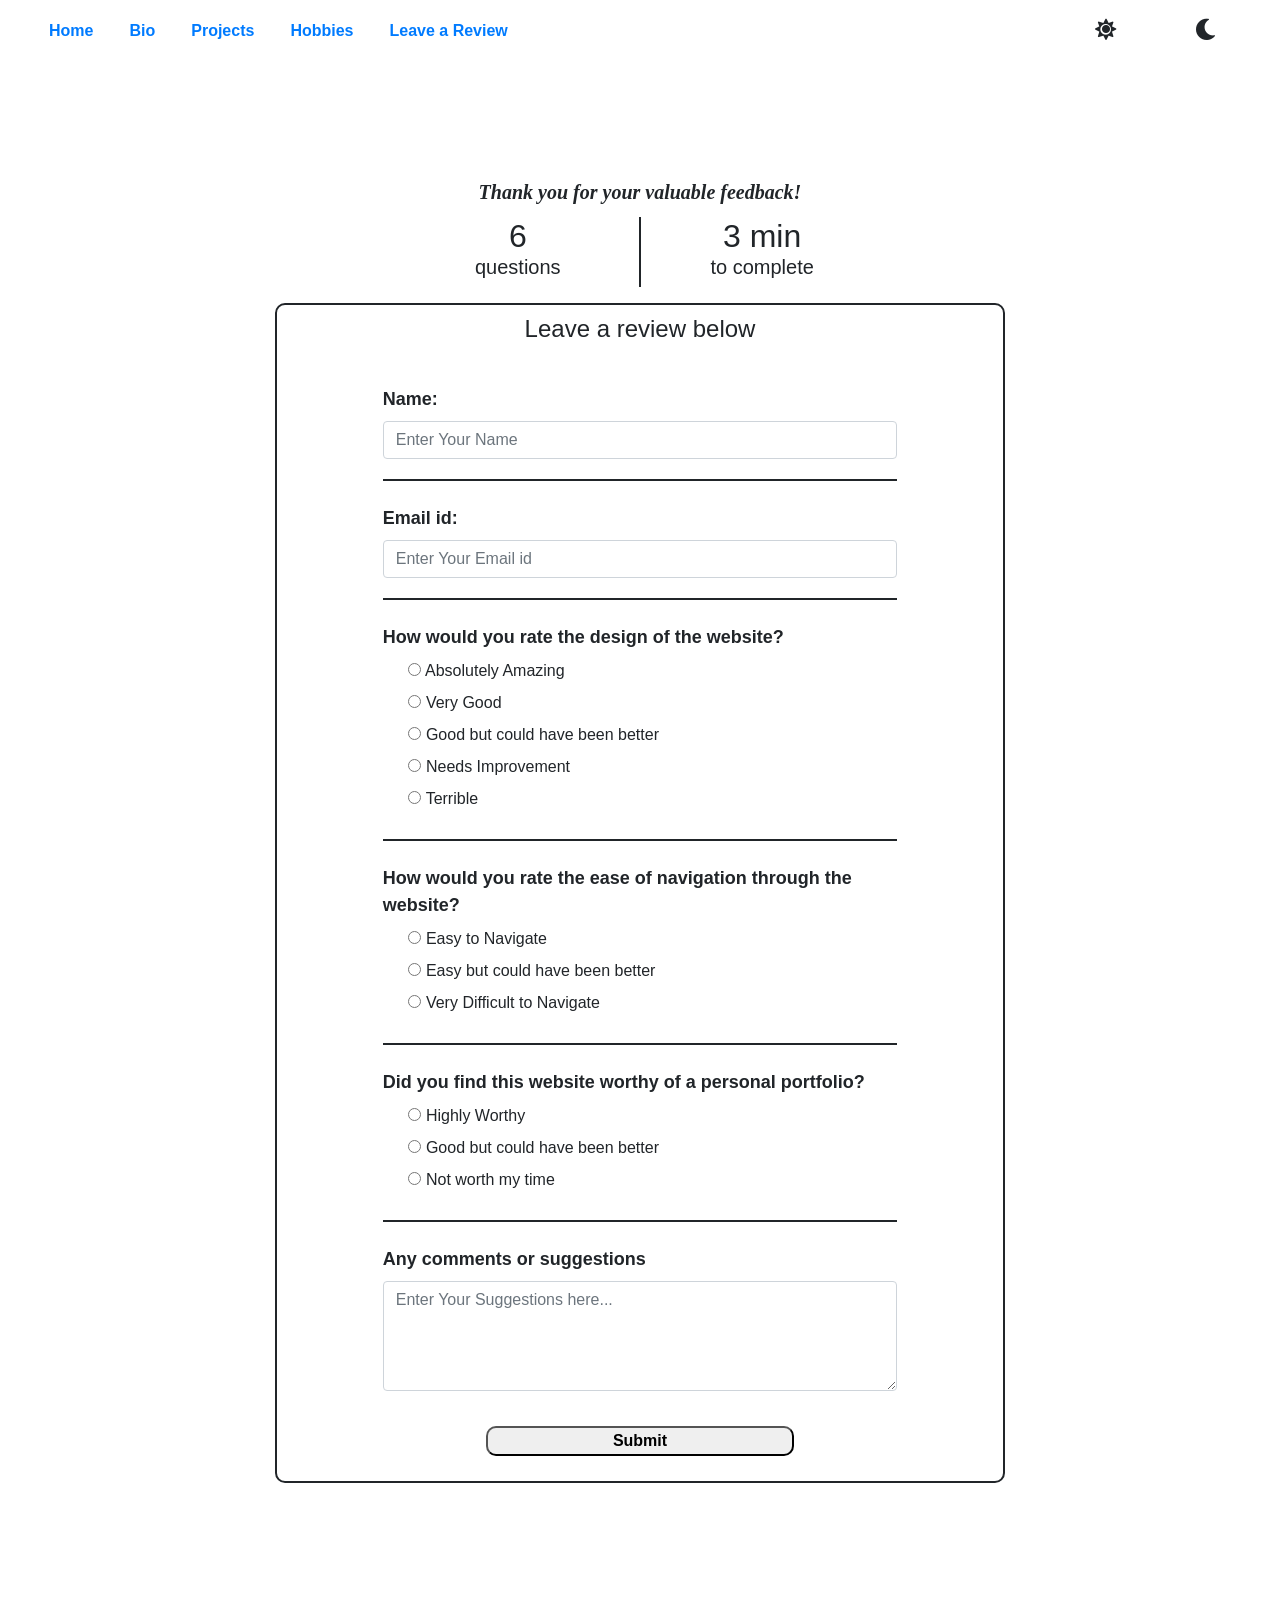
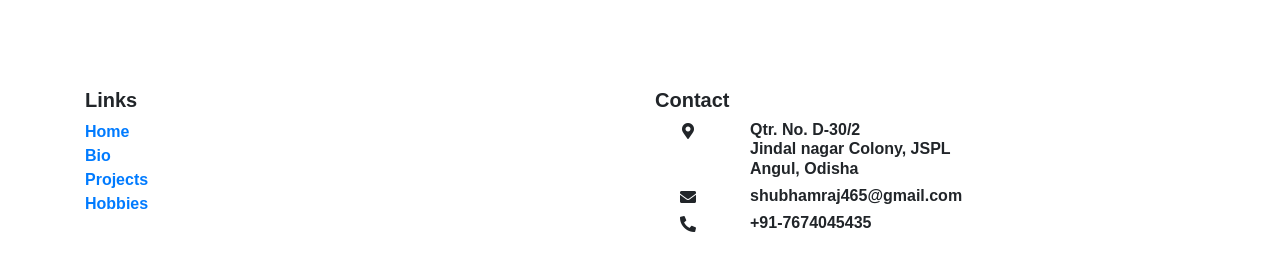
==== docs/contact.html @ a9e02fd8 "Updated files to allow gh-pages to pick up the build from docs" ====
<!DOCTYPE html>
<html>
    <head>
        <!-- Required Meta Tags For Responsiveness -->
        <meta charset="utf-8">
        <meta name="viewport" content="user-scalable=no, width=device-width, initial-scale=1, shrink-to-fit=no">
        <meta http-equiv="x-ua-compatible" content="ie=edge">

        <!-- Linking the required stylesheets -->
        <link rel="stylesheet" href="https://stackpath.bootstrapcdn.com/bootstrap/4.3.1/css/bootstrap.min.css" integrity="sha384-ggOyR0iXCbMQv3Xipma34MD+dH/1fQ784/j6cY/iJTQUOhcWr7x9JvoRxT2MZw1T" crossorigin="anonymous">
        <link rel="stylesheet" href="https://cdnjs.cloudflare.com/ajax/libs/font-awesome/5.13.1/css/all.min.css">
        <link rel="stylesheet" type="text/css" href="css/layout.css">
        <link rel="stylesheet" type="text/css" href="css/light-theme.css" id="page-theme">
        
        <!-- Adding the title and the icon -->
        <title>Leave a Review</title>
        <link rel="icon" href="images/home-image.jpg" type="image/x-icon">
    </head>

    <body>
        <!-- Navigation Bar -->
        <nav class="navbar fixed-top navbar-expand-md">
            <div class="container mx-0">
                <button class="navbar-toggler" type="button" data-toggle="collapse" data-target="#Navbar">
                    <span class="fa fa-bars"></span>
                </button>

                <div class="collapse navbar-collapse" id="Navbar">
                    <ul class="navbar-nav">
                        <li class="nav-item"><a class="nav-link" href="home.html">Home</a></li>
                        <li class="nav-item"><a class="nav-link" href="about.html">Bio</a></li>
                        <li class="nav-item"><a class="nav-link" href="projects.html">Projects</a></li>
                        <li class="nav-item"><a class="nav-link" href="hobbies.html">Hobbies</a></li>
                        <li class="nav-item active"><a class="nav-link" href="#" id="active-link">Leave a Review</a></li>
                    </ul>
                </div>

                <div class="d-block d-md-none">
                    <div class="toggle-icon-sun" id="toggle-icon-sun-small" onclick="iconThemeSwitch('light')">
                        <i class="fas fa-sun fa-lg"></i>
                    </div>

                    <label class="toggle-switch" id="toggle-switch-small">
                        <input type="checkbox" id="toggle-click-small" onclick="switchTheme()">
                        <span class="toggle-slider"></span>
                    </label>

                    <div class="toggle-icon-moon" id="toggle-icon-moon-small" onclick="iconThemeSwitch('dark')">
                        <i class="fas fa-moon fa-lg"></i>
                    </div>
                </div>

                <div class="d-none d-md-block">
                    <div class="toggle-icon-sun" id="toggle-icon-sun-large" onclick="iconThemeSwitch('light')">
                        <i class="fas fa-sun fa-lg"></i>
                    </div>

                    <label class="toggle-switch" id="toggle-switch-large">
                        <input type="checkbox" id="toggle-click-large" onclick="switchTheme()">
                        <span class="toggle-slider"></span>
                    </label>
                    
                    <div class="toggle-icon-moon" id="toggle-icon-moon-large" onclick="iconThemeSwitch('dark')">
                        <i class="fas fa-moon fa-lg"></i>
                    </div>
                </div>
            </div>
        </nav>

        <div class="container">
            <div class="row">
                <div class="col-12 col-md-8 offset-md-2">
                    <div class="row" id="feedback-row">
                        <div class="feedback-header col-12">
                            <h5 class="feedback-header-text">Thank you for your valuable feedback!</h5>
                        </div>

                        <div class="feedback-stats col-12 col-md-8 offset-md-2">
                            <div class="row my-auto">
                                <div class="feedback-stats-left col-6 mx-auto">
                                    <h2 class="feedback-stats-number">6</h2>
                                    <h5 class="feedback-stats-subheading">questions</h5>
                                </div>
        
                                <div class="feedback-stats-right col-6 mx-auto">
                                    <h2 class="feedback-stats-number">3 min</h2>
                                    <h5 class="feedback-stats-subheading">to complete</h5>
                                </div>
                            </div>
                        </div>
    
                        <div class="feedback col-12">
                            <div class="feedback-form-heading">
                                <h4>Leave a review below</h4>    
                            </div>

                            <div class="row">
                                <div class="col-11 col-md-9 mx-auto">
                                    <form name="feedback-form" class="feedback-form">
                                        <div class="form-group">
                                            <label for="name">
                                                <span class="form-text">Name:</span>
                                            </label>
                                            <input type="text" class="form-control" id="name" placeholder="Enter Your Name">
                                        </div>

                                        <div class="alert-message" id="form-validation-name">
                                            <h6>* Please enter your name</h6>
                                        </div>
                                        <hr class="feedback-form-divider">
        
                                        <div class="form-group">
                                            <label for="email">
                                                <span class="form-text">Email id:</span>
                                            </label>
                                            <input type="email" class="form-control" id="email" placeholder="Enter Your Email id">
                                        </div>

                                        <div class="alert-message" id="form-validation-email">
                                            <h6>* Please enter your email id</h6>
                                        </div>
                                        <div class="alert-message" id="form-verify-email">
                                            <h6>* Please enter a valid email id</h6>
                                        </div>
                                        <hr class="feedback-form-divider">

                                        <div class="form-group">
                                            <label>
                                                <span class="form-text">How would you rate the design of the website?</span>
                                            </label>
                                            <div class="form-radio-button">
                                                <label for="design-review-1">
                                                    <input id="design-review-1" type="radio" name="design-review" value="Absolutely Amazing">
                                                    <span class="form-radio-text"> Absolutely Amazing</span>
                                                </label>
                                            </div>
                                            <div class="form-radio-button">
                                                <label for="design-review-2">
                                                    <input id="design-review-2" type="radio" name="design-review" value="Very Good">
                                                    <span class="form-radio-text"> Very Good</span>
                                                </label>
                                            </div>
                                            <div class="form-radio-button">
                                                <label for="design-review-3">
                                                    <input id="design-review-3" type="radio" name="design-review" value="Good but could have been better">
                                                    <span class="form-radio-text"> Good but could have been better</span>
                                                </label>
                                            </div>
                                            <div class="form-radio-button">
                                                <label for="design-review-4">
                                                    <input id="design-review-4" type="radio" name="design-review" value="Needs Improvement">
                                                    <span class="form-radio-text"> Needs Improvement</span>
                                                </label>
                                            </div>
                                            <div class="form-radio-button">
                                                <label for="design-review-5">
                                                    <input id="design-review-5" type="radio" name="design-review" value="Terrible">
                                                    <span class="form-radio-text"> Terrible</span>
                                                </label>
                                            </div>
                                        </div>
                                        <hr class="feedback-form-divider">
                
                                        <div class="form-group">
                                            <label>
                                                <span class="form-text">How would you rate the ease of navigation through the website?</span>
                                            </label>
                                            <div class="form-radio-button">
                                                <label for="ease-review-1">
                                                    <input id="ease-review-1" type="radio" name="ease-review" value="Easy to Navigate">
                                                    <span class="form-radio-text"> Easy to Navigate</span>
                                                </label>
                                            </div>
                                            <div class="form-radio-button">
                                                <label for="ease-review-2">
                                                    <input id="ease-review-2" type="radio" name="ease-review" value="Easy but could have been better">
                                                    <span class="form-radio-text"> Easy but could have been better</span>
                                                </label>
                                            </div>
                                            <div class="form-radio-button">
                                                <label for="ease-review-3">
                                                    <input id="ease-review-3" type="radio" name="ease-review" value="Very Difficult to Navigate">
                                                    <span class="form-radio-text"> Very Difficult to Navigate</span>
                                                </label>
                                            </div>
                                        </div>
                                        <hr class="feedback-form-divider">

                                        <div class="form-group">
                                            <label>
                                                <span class="form-text">Did you find this website worthy of a personal portfolio?</span>
                                            </label>
                                            <div class="form-radio-button">
                                                <label for="worth-review-1">
                                                    <input id="worth-review-1" type="radio" name="worth-review" value="Highly Worthy">
                                                    <span class="form-radio-text"> Highly Worthy</span>
                                                </label>
                                            </div>
                                            <div class="form-radio-button">
                                                <label for="worth-review-2">
                                                    <input id="worth-review-2" type="radio" name="worth-review" value="Good but could have been better">
                                                    <span class="form-radio-text"> Good but could have been better</span>
                                                </label>
                                            </div>
                                            <div class="form-radio-button">
                                                <label for="worth-review-3">
                                                    <input id="worth-review-3" type="radio" name="worth-review" value="Not worth my time">
                                                    <span class="form-radio-text"> Not worth my time</span>
                                                </label>
                                            </div>
                                        </div>
                                        <hr class="feedback-form-divider">

                                        <div class="form-group">
                                            <label for="suggestions">
                                                <span class="form-text">Any comments or suggestions</span>
                                            </label>
                                            <textarea class="form-control" name="comments" id="comments" rows="4" placeholder="Enter Your Suggestions here..."></textarea>
                                        </div>
                
                                        <div class="form-group">
                                            <button type="submit" id="submit" class="form-submit-button" title="Submit Your Feedback" onclick="return validateForm()">Submit</button>
                                        </div>

                                        <div class="alert-message" id="form-validate">
                                            <h6>* Please fill in the mandatory details correctly</h6>
                                        </div>
                                    </form>
                                </div>
                            </div>
                            
                        </div>
                    </div>
                    
                </div>
            </div>
        </div>

        <!-- Footer -->
        <div class="footer">
            <div class="container">
                <div class="row">
                    <div class="col-4 col-sm-6">
                        <h5 class="footer-heading">Links</h5>
                        <ul class="footer-bullets">
                            <li><a href="home.html" class="footer-link">Home</a></li>
                            <li><a href="about.html" class="footer-link">Bio</a></li>
                            <li><a href="projects.html" class="footer-link">Projects</a></li>
                            <li><a href="hobbies.html" class="footer-link">Hobbies</a></li>
                        </ul>    
                    </div>

                    <div class="col-8 col-sm-6">
                        <div class="row">
                            <div class="col-12">
                                <h5 class="footer-heading">Contact</h5>
                            </div>
                            
                            <div class="col-8 col-sm-2">
                                <i class="fas fa-map-marker-alt icon"></i>
                            </div>
                            
                            <div class="col-12 col-sm-10">
                                <h6 class="footer-text">
                                    Qtr. No. D-30/2 <br>
                                    Jindal nagar Colony, JSPL <br>
                                    Angul, Odisha <br>
                                </h6>
                            </div>

                            <div class="col-8 col-sm-2">
                                <i class="fas fa-envelope icon"></i>
                            </div>
                            
                            <div class="col-12 col-sm-10 d-block d-md-none" style="overflow-x: scroll;">
                                <h6 class="footer-text">
                                    shubhamraj465@gmail.com
                                </h6>
                            </div>

                            <div class="col-12 col-sm-10 d-none d-md-block">
                                <h6 class="footer-text">
                                    shubhamraj465@gmail.com
                                </h6>
                            </div>
                            
                            <div class="col-8 col-sm-2">
                                <i class="fas fa-phone-alt icon"></i>
                            </div>
                            
                            <div class="col-12 col-sm-10">
                                <h6 class="footer-text">
                                    +91-7674045435
                                </h6>
                            </div>
                        </div>  
                    </div>
                </div>
            </div>
        </div>

        
        <!-- Linking the required javascript files -->
        <script src="https://code.jquery.com/jquery-3.3.1.slim.min.js" integrity="sha384-q8i/X+965DzO0rT7abK41JStQIAqVgRVzpbzo5smXKp4YfRvH+8abtTE1Pi6jizo" crossorigin="anonymous"></script>
        <script src="https://cdnjs.cloudflare.com/ajax/libs/popper.js/1.14.7/umd/popper.min.js" integrity="sha384-UO2eT0CpHqdSJQ6hJty5KVphtPhzWj9WO1clHTMGa3JDZwrnQq4sF86dIHNDz0W1" crossorigin="anonymous"></script>
        <script src="https://stackpath.bootstrapcdn.com/bootstrap/4.3.1/js/bootstrap.min.js" integrity="sha384-JjSmVgyd0p3pXB1rRibZUAYoIIy6OrQ6VrjIEaFf/nJGzIxFDsf4x0xIM+B07jRM" crossorigin="anonymous"></script>
        <script src="javascript/alignment.js"></script>
        <script src="javascript/changeTheme.js"></script>
        <script src="javascript/formValidation.js"></script>
        <script>
            document.addEventListener("DOMContentLoaded", loadTheme());
            document.addEventListener("DOMContentLoaded", alignIcons());
        </script>
    </body>
</html>
---- docs/css/layout.css ----
body{
    overflow-x: hidden;
    width: 100vw;
}

dd{
    margin-bottom: 4px;
    margin-top: 4px;
}

dl{
    margin-bottom: 0px;
}

dt{
    margin-bottom: 4px;
    margin-top: 4px;
    text-align: center;
}

hr{
    border-top: dotted;
    border-width: 3px;
}

img{
    display: block;
    margin-left: auto;
    margin-right: auto;
    max-width: 100%;
}

nav{
    width: 100vw;
}

.about-image{
    max-width: 75%;
}

.about-image-small{
    max-width: 60%;
}

.about-me{
    overflow-x: hidden;
    width: 100vw;
}

.active{
    border-radius: 10px;
}

.alert-message{
    font-size: smaller;
    margin-bottom: 0px;
    margin-top: 2px;
}

.bio-fact-description{
    font-style: italic;
    margin-bottom: 13px;
    margin-top: 0px;
    text-align: center;
}

.bio-fact-heading{
    margin-bottom: 0px;
    margin-top: 0px;
}

.bio-graduation{
    border-radius: 5px;
    border-style: solid;
    border-width: 2px;
    margin-bottom: 5vh;
    margin-left: 2.5vw;
    margin-right: 2.5vw;
    margin-top: 5vh;
    padding-bottom: 10px;
    padding-top: 10px;
}

.bio-graduation-heading{
    font-family: "Times New Roman", Arial, sans-serif;
    font-weight: bold;
    margin-bottom: 15px;
    margin-top: 5px;
    text-align: center;
}

.bio-graduation-image{
    margin-bottom: 10px;
    margin-top: 10px;
}

.bio-main-text{
    text-align: justify;
    text-justify: inter-word;
}

.bio-main-title{
    text-align: center;
}

.bio-quick-facts{
    border-style: solid;
    border-width: 2px;
    margin-bottom: 5vh;
    margin-top: 5vh;
    padding-bottom: 10px;
    padding-top: 10px;
}

.bio-quote{
    text-align: justify;
    text-justify: inter-word;
}

.bio-quote-speaker{
    font-weight: normal;
    text-align: right;
}

.bio-quotes-divider{
    border-top: solid;
    border-width: 2px;
    width: 85%;
}

.bio-quotes-heading{
    text-align: center;
}

.bio-quotes-small{
    margin-bottom: 25px;
    margin-top: 5vh;
}

.bio-side-heading{
    font-family: "Times New Roman", Arial, sans-serif;
    text-align: center;
}

.bio-text{
    font-style: italic;
    font-weight: bold;
    margin-top: 10px;
    text-align: center;
}

.bio-title{
    margin-bottom: 30px;
    font-weight: bold;
    text-align: center;
}

.bio-title-text{
    font-weight: bold;
}

.card{
    border-width: 2px;
    margin-top: 100px;
}

.card-header{
    border-width: 2px;
    text-align: center;
}

.carousel{
    margin-top: 45px;
}

.carousel-item{
    cursor: pointer;
    height: 50vh;
}

.feedback{
    border-radius: 10px;
    border-style: solid;
    border-width: 2px;
    margin-bottom: min(20vh, 250px);
}

.feedback-form-divider{
    border-top: solid;
    border-width: 2px;
    margin-bottom: 0px;
    margin-top: 20px;
    width: 100%;
}

.feedback-form-heading{
    border-top-left-radius: 10px;
    border-top-right-radius: 10px;
    border-width: 0px;
    padding-bottom: 10px;
    padding-top: 10px;
    position: relative;
    right: 15px;
    text-align: center;
    width: calc(100% + 30px);
}

.feedback-header{
    margin-top: 20vh;
}

.feedback-header-text{
    font-family: "Times New Roman", Arial, sans-serif;
    font-style: italic;
    font-weight: bold;
    text-align: center;
}

.feedback-stats{
    margin-bottom: 16px;
    margin-top: 5px;
}

.feedback-stats-left{
    border-right-style: solid;
    border-width: 1.5px;
}

.feedback-stats-number{
    margin-bottom: 0px;
    text-align: center;
}

.feedback-stats-right{
    border-left-style: solid;
    border-width: 1.5px;
}

.feedback-stats-subheading{
    font-weight: normal;
    text-align: center;
}

.form-group{
    padding-top: 20px;
    margin-bottom: 0px;
}

.form-radio-button{
    padding-left: 5%;
}

.form-submit-button{
    border-radius: 10px;
    cursor: pointer;
    display: block;
    font-weight: bold;
    margin-left: auto;
    margin-right: auto;
    margin-bottom: 25px;
    margin-top: 15px;
    text-align: center;
    width: 60%;
}

.form-text{
    font-size: large;
    font-weight: bold;
}

.footer{
    padding-bottom: 25px;
    padding-top: 25px;
}

.footer-bullets{
    list-style-position: outside;
    list-style-type: none;
    padding-left: 0px;
}

.footer-heading{
    font-weight: bold;
    text-align: left;
}

.footer-link{
    font-weight: bold;
}

.footer-link:hover{
    text-decoration: none;
}

.footer-text{
    font-weight: bold;
}

.hobbies{
    padding-bottom: 100px;
    padding-top: 100px;
}

.hobby-fact{
    font-family: "Times New Roman", Arial, sans-serif;
    font-style: italic;
    font-weight: bold;
    margin-bottom: 0px;
}

.hobby-heading{
    text-align: center;
}

.hobby-image{
    max-width: 80%;
}

.hobby-painting-heading{
    font-family: "Times New Roman", Arial, sans-serif;
    font-style: italic;
    font-weight: bold;
    padding-top: 2.5vh;
    text-align: center;
}

.hobby-painting-large{
    padding-left: 5vw;
    padding-right: 5vw;
}

.hobby-painting-subheading{
    text-align: justify;
    text-justify: inter-word;
}

.hobby-reading-heading{
    font-family: "Times New Roman", Arial, sans-serif;
    font-style: italic;
    font-weight: bold;
    margin-top: 2.5vh;
    text-align: center;
}

.hobby-reading-points{
    font-family: "Times New Roman", Arial, sans-serif;
    font-style: italic;
    font-weight: bold;
    margin-bottom: 3px;
}

.hobby-reading-subheading{
    text-align: justify;
    text-justify: inter-word;
}

.hobby-squash-content{
    margin-top: 2.5vh;
}

.hobby-squash-heading{
    font-family: "Times New Roman", Arial, sans-serif;
    font-style: italic;
    font-weight: bold;
    text-align: center;
}

.hobby-squash-subheading{
    text-align: justify;
    text-justify: inter-word;
}

.hobby-subheading{
    font-style: italic;
    text-align: center;
}

.hobby-title{
    height: 25vh;
    margin-top: 20vh;
}

.hobby-title-heading{
    font-family: "Times New Roman", Arial, sans-serif;
    font-style: italic;
    font-weight: bold;
    text-align: center;
}

.hobby-title-subheading{
    font-style: italic;
    text-align: center;
}

.icon{
    display: inline-block;
    text-align: center;
    width: 100%;
}

.img-container{
    padding-top: 100px;
}

.nav-item{
    padding-bottom: 2.5px;
    padding-left: 10px;
    padding-right: 10px;
    padding-top: 2.5px;
}

.nav-link{
    font-weight: bold;
}

.project-content-header{
    font-family: "Times New Roman", Arial, sans-serif;
    font-style: italic;
    font-weight: bold;
    margin-bottom: 0px;
}

.project-description-block{
    margin-bottom: 25px;
    margin-top: 15px;
}

.project-description-block-small{
    margin-bottom: 25px;
    margin-left: 25px;
    margin-right: 25px;
    margin-top: 15px;
}

.project-description-content{
    display: block;
    text-align: justify;
    text-justify: inter-word;
}

.project-description-heading{
    display: block;
    font-family: "Times New Roman", Arial, sans-serif;
    margin-bottom: 5px;
    text-align: left;
}

.project-description-heading-larger{
    display: inline;
}

.project-description-heading-smaller{
    display: inline;
    position: relative;
    right: 2.5px;
}

.project-header{
    font-family: "Times New Roman", Arial, sans-serif;
    padding-bottom: 5px;
    padding-top: 5px;
    text-align: center;
}

.project-header-text{
    margin-bottom: 0px;
}

.project-heading{
    text-align: center;
}

.project-heading-display{
    display: inline-block;
}

.project-icons{
    cursor: pointer;
    position: absolute;
    right: 10px;
    bottom: 0px;
}

.project-image-large{
    margin-bottom: 10px;
    max-height: 225px;
}

.project-image-small{
    margin-bottom: 5px;
    max-height: 150px;
}

.project-learnings{
    padding-left: 20px;
    text-align: justify;
    text-justify: inter-word;
}

.project-short-title{
    font-style: italic;
    font-weight: normal;
    margin-bottom: 0px;
    padding-bottom: 15px;
    padding-left: 10px;
    padding-right: 10px;
    padding-top: 15px;
}

.project-subheading{
    font-style: italic;
    font-weight: bold;
    text-align: center;
}

.project-tab-content{
    display: none;
}

.project-tab-content-small{
    display: none;
}

.project-tab-large{
    position: -webkit-sticky;
    position: sticky;
    top: 40px;
    z-index: 10;
}

.project-tab-link{
    border: none;
    cursor: pointer;
    font-weight: bold;
    height: 100%;
    padding-bottom: 10px;
    padding-top: 10px;
    text-align: center;
    transition: 0.5s;
    width: 100%;
}

.project-tab-link-small{
    border: none;
    cursor: pointer;
    font-weight: bold;
    padding-bottom: 10px;
    padding-left: 15px;
    padding-right: 30px;
    padding-top: 10px;
    text-align: left;
    transition: 0.5s;
    width: 100%;
}

.project-tab-link:focus{
    border: none;
    outline: none;
}

.project-tab-link-small:focus{
    border: none;
    outline: none;
}

.project-tabs-heading{
    font-family: "Times New Roman", Arial, sans-serif;
    font-style: italic;
    font-weight: bold;
    padding-top: 25px;
    text-align: left;
}

.projects{
    padding-bottom: 100px;
    padding-top: 100px;
}

.shift-left{
    margin-left: 0px;
}

.shift-right{
    margin-right: 0px;
}

.shift-top{
    bottom: 7.5vw;
    position: relative;
}

.toggle-icon-sun{
    display: inline-block;
    position: fixed;
    right: calc(5vw + 100px);
    top: 15px;
}

.toggle-icon-moon{
    display: inline-block;
    position: fixed;
    right: 5vw;
    top: 15px;
}

.toggle-slider{
    border-radius: 30px;
    position: absolute;
    cursor: pointer;
    top: 0;
    left: 0;
    right: 0;
    bottom: 0;
    -webkit-transition: .5s;
    transition: .5s;
}

.toggle-slider:before{
    border-radius: 50%;
    position: absolute;
    content: "";
    height: 24px;
    width: 24px;
    left: 0px;
    bottom: -8px;
    -webkit-transition: .4s;
    transition: .4s;
}

.toggle-switch{
    height: 8px;
    position: fixed;
    right: calc(5vw + 30px);
    top: 15px;
    width: 60px;
}

.toggle-switch input{
    opacity: 0;
    width: 0;
    height: 0;
}

input:checked + .toggle-slider:before{
    -webkit-transform: translateX(38px);
    -ms-transform: translateX(38px);
    transform: translateX(38px);
}

.welcome{
    height: 100vh;
    overflow-x: hidden;
    width: 100vw;
}

.welcome-subtext{
    font-weight: normal;
    font-style: italic;
    text-align: center;
}

.welcome-text{
    margin-top: 10px;
    text-align: center;
}

#bio-image{
    margin-bottom: 15vh;
    margin-top: 25vh;
}

#bio-image-small{
    margin-bottom: 5vh;
    margin-top: 20vh;
}

#bio-side{
    margin-bottom: 15vh;
}

#bio-title-large{
    margin-bottom: 2.5vh;
    margin-top: 10vh;
}

#card-small{
    margin-top: 0px;
}

#feedback-row{
    margin-left: 0px;
    margin-right: 0px;
}

#form-validate{
    display: none;
    margin-bottom: 25px;
    text-align: center;
}

#form-validation-email{
    display: none;
}

#form-validation-name{
    display: none;
}

#form-verify-email{
    display: none;
}

#graduation-large{
    border: none;
    margin-bottom: 10px;
    margin-top: 0px;
    padding-bottom: 0px;
    padding-top: 0px;
}

#hobby-fact{
    margin-bottom: 0px;
}

#hobby-image-painting-layout-left{
    padding-right: 0px;
}

#hobby-image-painting-layout-right{
    padding-left: 0px;
}

#hobby-image-painting-1{
    margin-right: 0px;
    margin-top: 16px;
    max-width: min(100%, 330px);
    position: relative;
    top: min(calc(12.5vw - 18.75px), 80px);
}

#hobby-image-painting-2{
    margin-left: 0px;
    margin-top: 16px;
    max-width: min(100%, 250px);
}

#hobby-image-painting-3{
    margin-bottom: 16px;
    margin-right: 0px;
    max-width: min(100%, 250px);
}

#hobby-image-painting-4{
    margin-left: 0px;
    max-width: min(100%, 330px);
}

#hobby-image-reading{
    margin-bottom: 2.5vh;
    margin-top: 2.5vh;
    max-width: min(60%, 300px);
}

#hobby-image-squash-lg{
    margin-bottom: 5vw;
    margin-top: 5vw;
    max-width: 80%;
}

#hobby-image-squash-md-1{
    margin-bottom: 2vw;
    margin-right: 0;
    margin-top: 2vw;
    max-width: min(45vh, 50%);
}

#hobby-image-squash-md-2{
    margin-bottom: 2vw;
    margin-left: 0;
    max-width: min(45vh, 50%);
}

#hobby-image-squash-1{
    margin-right: 0;
    margin-top: 2.5vh;
    max-width: min(45vh, 65%);
}

#hobby-image-squash-2{
    margin-bottom: 2.5vh;
    margin-left: 0;
    max-width: min(45vh, 65%);
}

#hobby-painting-subheading-top{
    margin-bottom: 0px;
}

#home-image{
    margin-top: 30vh;
}

#img-container-mid{
    max-height: 55vw;
    padding-top: 5vh;
}

#img-container-small{
    max-height: 75vw;
    padding-top: 5vh;
}

#img-small{
    bottom: 20vw;
    position: relative;
}

#page-theme{
    transition: all 1s;
}

#project-container{
    padding-left: 0px;
    padding-right: 0px;
}

#project-content-bottom{
    margin-bottom: 0px;
}

#project-content-top{
    margin-top: 0px;
}

#project-icon-minus-automation{
    display: none;
}

#project-icon-minus-cds{
    display: none;
}

#project-icon-minus-dwc{
    display: none;
}

#project-icon-minus-testing{
    display: none;
}

#project-icon-plus-automation{
    display: inline;
}

#project-icon-plus-cds{
    display: inline;
}

#project-icon-plus-dwc{
    display: inline;
}

#project-icon-plus-testing{
    display: inline;
}

#project-position-automation{
    margin-left: 0px;
    margin-right: 0px;
    position: static;
    z-index: 10;
}

#project-position-cds{
    margin-left: 0px;
    margin-right: 0px;
    position: static;
    z-index: 10;
}

#project-position-dwc{
    margin-left: 0px;
    margin-right: 0px;
    position: static;
    z-index: 10;
}

#project-position-testing{
    margin-left: 0px;
    margin-right: 0px;
    position: static;
    z-index: 10;
}

#project-table-content{
    margin-bottom: 5px;
    text-align: center;
}

#project-table-overflow{
    overflow-x: scroll;
}

#project-table-small{
    overflow-x: scroll;
    padding-left: 0px;
    padding-right: 0px;
}

#project-tabs{
    padding-left: 0px;
    padding-right: 0px;
}
---- docs/css/light-theme.css ----
body{
    background-color: #aec5e0;
}

hr{
    border-color: white;
}

nav{
    background-color: #779ecb;
}

.about-me{
    background-color: #5284bd;
}

.active{
    background-color: #5284bd;
}

.alert-message{
    color: #ff6961;
}

.bio-fact-description{
    color: #fdff00;
}

.bio-fact-heading{
    color: white;
}

.bio-graduation{
    background-color: #2f527b;
    border-color: white;
}

.bio-graduation-heading{
    color: white;
}

.bio-quick-facts{
    background-color: #4477b2;
    border-color: white;
}

.bio-quote-speaker{
    color: white;
}

.bio-quotes-divider{
    border-color: white;
}

.bio-quotes-heading{
    color: white;
}

.bio-side-heading{
    color: #fdff00;
}

.bio-side-tab{
    background-color: #8abed2;
}

.bio-text{
    color: white;
}

.bio-title{
    color: black;
}

.bio-title-text{
    color: black;
}

.card{
    border-color: black;
}

.card-header{
    background-color: #779ecb;
    border-color: black;
    color: white;
}

.fa-bars{
    color: white;
}

.feedback{
    background-color: #4477b2;
    border-color: black;
}

.feedback-form-divider{
    border-color: white;
}

.feedback-form-heading{
    background-color: #284669;
    color: white;
}

.feedback-stats-number{
    color: #0000FF;
}

.feedback-stats-subheading{
    color: black;
}

.form-control{
    background-color: #aec5e0;
}

.form-radio-text{
    color: white;
}

.form-submit-button{
    background-color: #77DD77;
    color: white;
}

.form-text{
    color: white;
}

.footer{
    background-color: #779ecb;
}

.footer-heading{
    color: black;
}

.footer-link{
    color: white;   
}

.footer-text{
    color: black;
}

.hobbies{
    background-color: #4477b2;
}

.hobby-fact{
    color: black;
}

.hobby-heading{
    color: white;
}

.hobby-squash-heading{
    color: black;
}

.hobby-subheading{
    color: white;
}

.hobby-title-heading{
    color: black;
}

.hobby-title-subheading{
    color: black;
}

.nav-link{
    color: white;
}

.nav-link:hover{
    color: #4477b2;
}

.project-description-heading{
    color: white;
}

.project-header{
    background-color: #779ecb;
    color: white;
}

.project-heading{
    color: black;
}

.project-icon-minus{
    color: white;
}

.project-icon-plus{
    color: black;
}

.project-link-active{
    color: black;
}

.project-short-title{
    color: black;
}

.project-tab-link{
    color: white;
}

.project-tab-link:hover{
    color: black;
}

.project-tab-link-small{
    color: white;
}
.project-tab-link-small:hover{
    color: black;
}

.project-tabs-heading{
    color: black;
}

.projects{
    background-color: #aec5e0;
}

.toggle-icon-moon{
    color: #090909;
    cursor: pointer;
}

.toggle-icon-sun{
    color: white;
}


.toggle-slider{
    background-color: #aec5e0;
}

.toggle-slider:before{
    background-color: #5284bd;
}

input:checked + .toggle-slider{
    background-color: #7b7b7b;
}

input:checked + .toggle-slider:before{
    background-color: #090909;
}

input:focus + .toggle-slider{
    box-shadow: 0 0 1px #7b7b7b;
}

input:focus + .toggle-slider:before{
    box-shadow: 0 0 1px #090909;
}

.welcome{
    background-color: #aec5e0;
}

.welcome-subtext{
    color: black;
}

.welcome-text{
    color: black;
}

#active-link:hover{
    color: white;
}

#graduation-large{
    background-color: #aec5e0;
}

#hobby-painting{
    background-color: #6591c4;
}

#hobby-reading{
    background-color: #5284bd;
}

#hobby-squash{
    background-color: #89abd2;
}

#project-1{
    background-color: #9cb8d9;
}

#project-2{
    background-color: #89abd2;
}

#project-3{
    background-color: #6591c4;
}

#project-4{
    background-color: #5284bd;
}

#project-automation{
    background-color: #aec5e0;
}

#project-automation-copy{
    background-color: #aec5e0;
}

#project-automation-copy-large{
    background-color: #aec5e0;
}

#project-automation-copy-small{
    background-color: #aec5e0;
}

#project-automation-small{
    background-color: #aec5e0;
}

#project-cds{
    background-color: #9bb8d9;
}

#project-cds-copy{
    background-color: #9bb8d9;
}

#project-cds-copy-large{
    background-color: #9bb8d9;
}

#project-cds-copy-small{
    background-color: #9bb8d9;
}

#project-cds-small{
    background-color: #9bb8d9;
}

#project-dwc{
    background-color: #89abd2;
}

#project-dwc-copy{
    background-color: #89abd2;
}

#project-dwc-copy-large{
    background-color: #89abd2;
}

#project-dwc-copy-small{
    background-color: #89abd2;
}

#project-dwc-small{
    background-color: #89abd2;
}

#project-testing{
    background-color: #c0d2e7;
}

#project-testing-copy{
    background-color: #c0d2e7;
}

#project-testing-copy-large{
    background-color: #c0d2e7;
}

#project-testing-copy-small{
    background-color: #c0d2e7;
}

#project-testing-small{
    background-color: #c0d2e7;
}
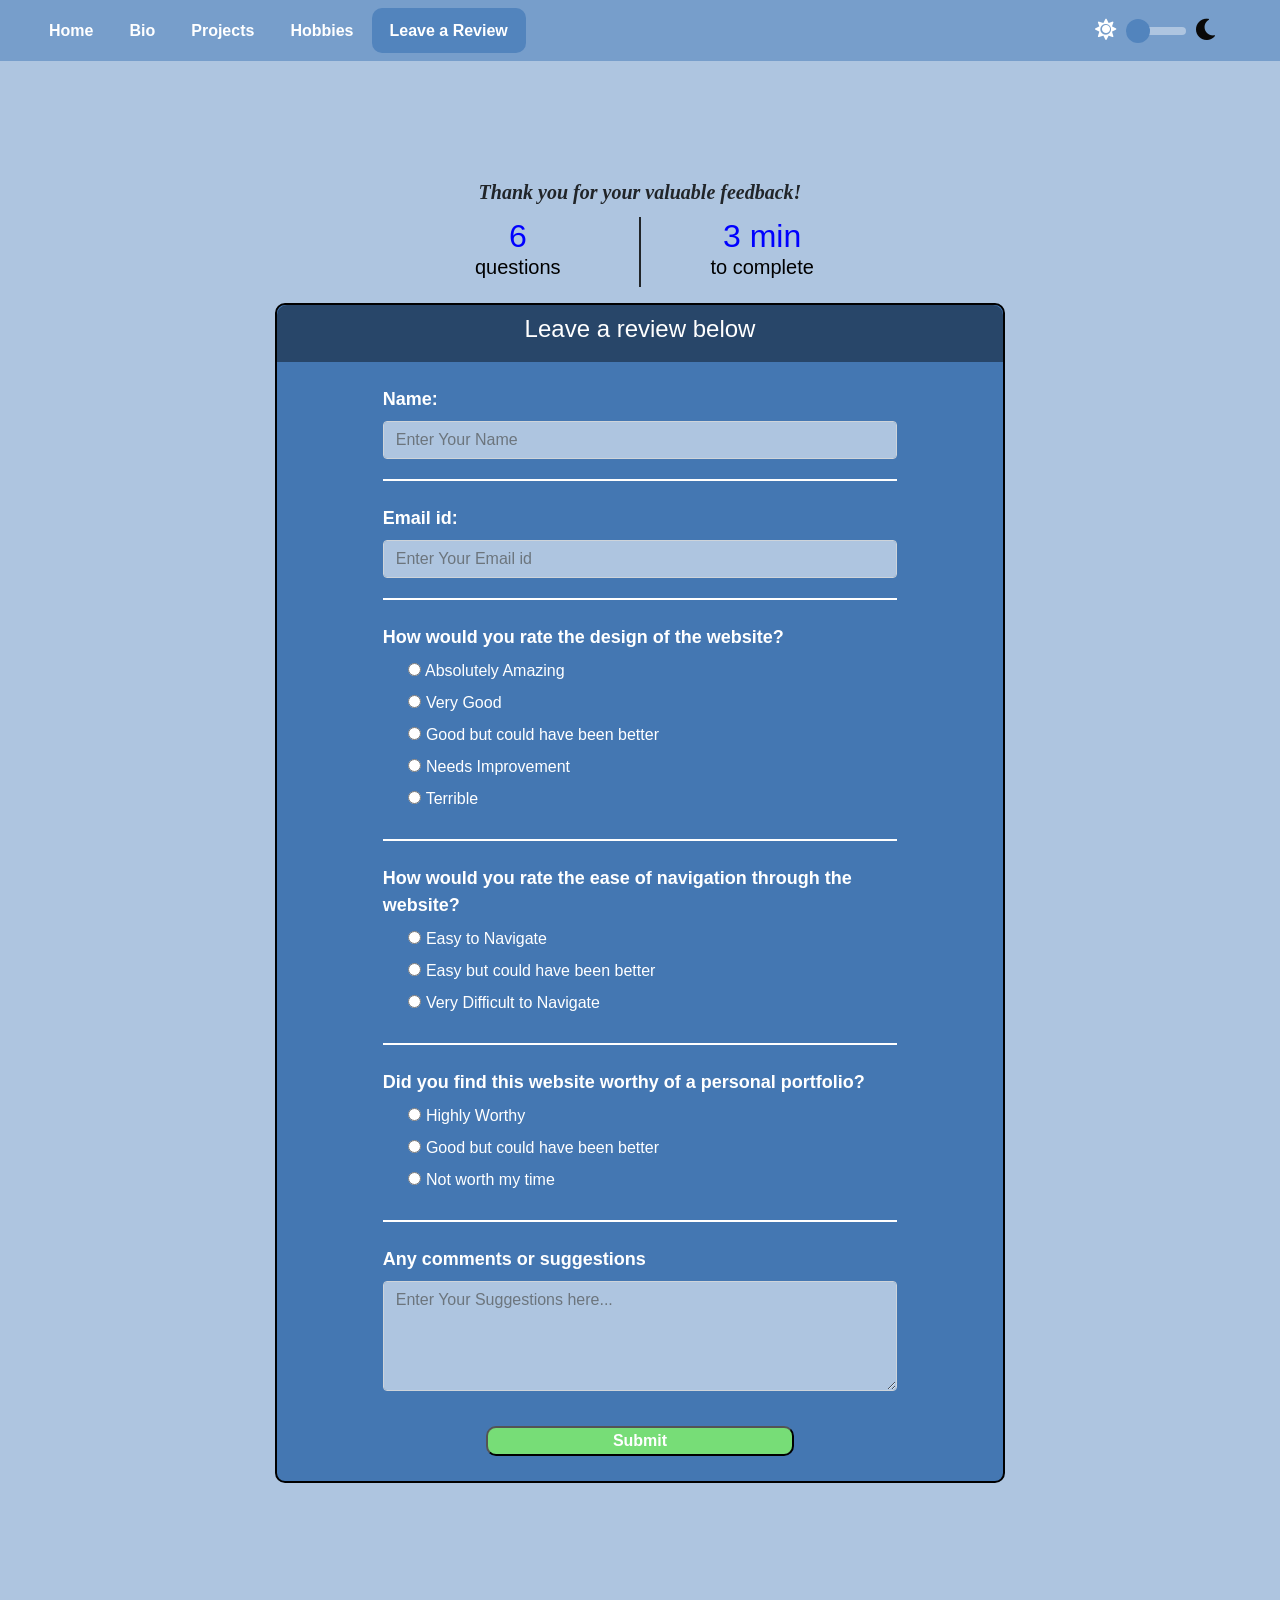
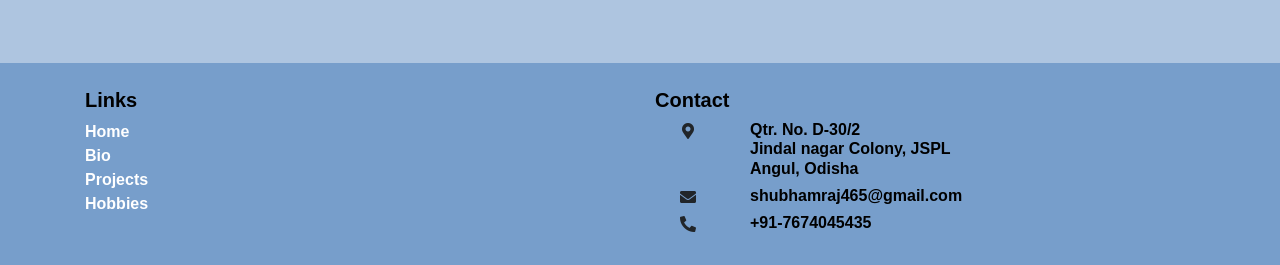
==== commit 77b88f2d: "Bug Fixes" ====
--- a/docs/contact.html
+++ b/docs/contact.html
@@ -27,7 +27,7 @@
 
                 <div class="collapse navbar-collapse" id="Navbar">
                     <ul class="navbar-nav">
-                        <li class="nav-item"><a class="nav-link" href="home.html">Home</a></li>
+                        <li class="nav-item"><a class="nav-link" href="index.html">Home</a></li>
                         <li class="nav-item"><a class="nav-link" href="about.html">Bio</a></li>
                         <li class="nav-item"><a class="nav-link" href="projects.html">Projects</a></li>
                         <li class="nav-item"><a class="nav-link" href="hobbies.html">Hobbies</a></li>
@@ -219,7 +219,7 @@
                                         </div>
                 
                                         <div class="form-group">
-                                            <button type="submit" id="submit" class="form-submit-button" title="Submit Your Feedback" onclick="return validateForm()">Submit</button>
+                                            <button type="submit" id="submit" class="form-submit-button" title="Submit Your Feedback" onclick="validateForm()">Submit</button>
                                         </div>
 
                                         <div class="alert-message" id="form-validate">
@@ -243,7 +243,7 @@
                     <div class="col-4 col-sm-6">
                         <h5 class="footer-heading">Links</h5>
                         <ul class="footer-bullets">
-                            <li><a href="home.html" class="footer-link">Home</a></li>
+                            <li><a href="index.html" class="footer-link">Home</a></li>
                             <li><a href="about.html" class="footer-link">Bio</a></li>
                             <li><a href="projects.html" class="footer-link">Projects</a></li>
                             <li><a href="hobbies.html" class="footer-link">Hobbies</a></li>
